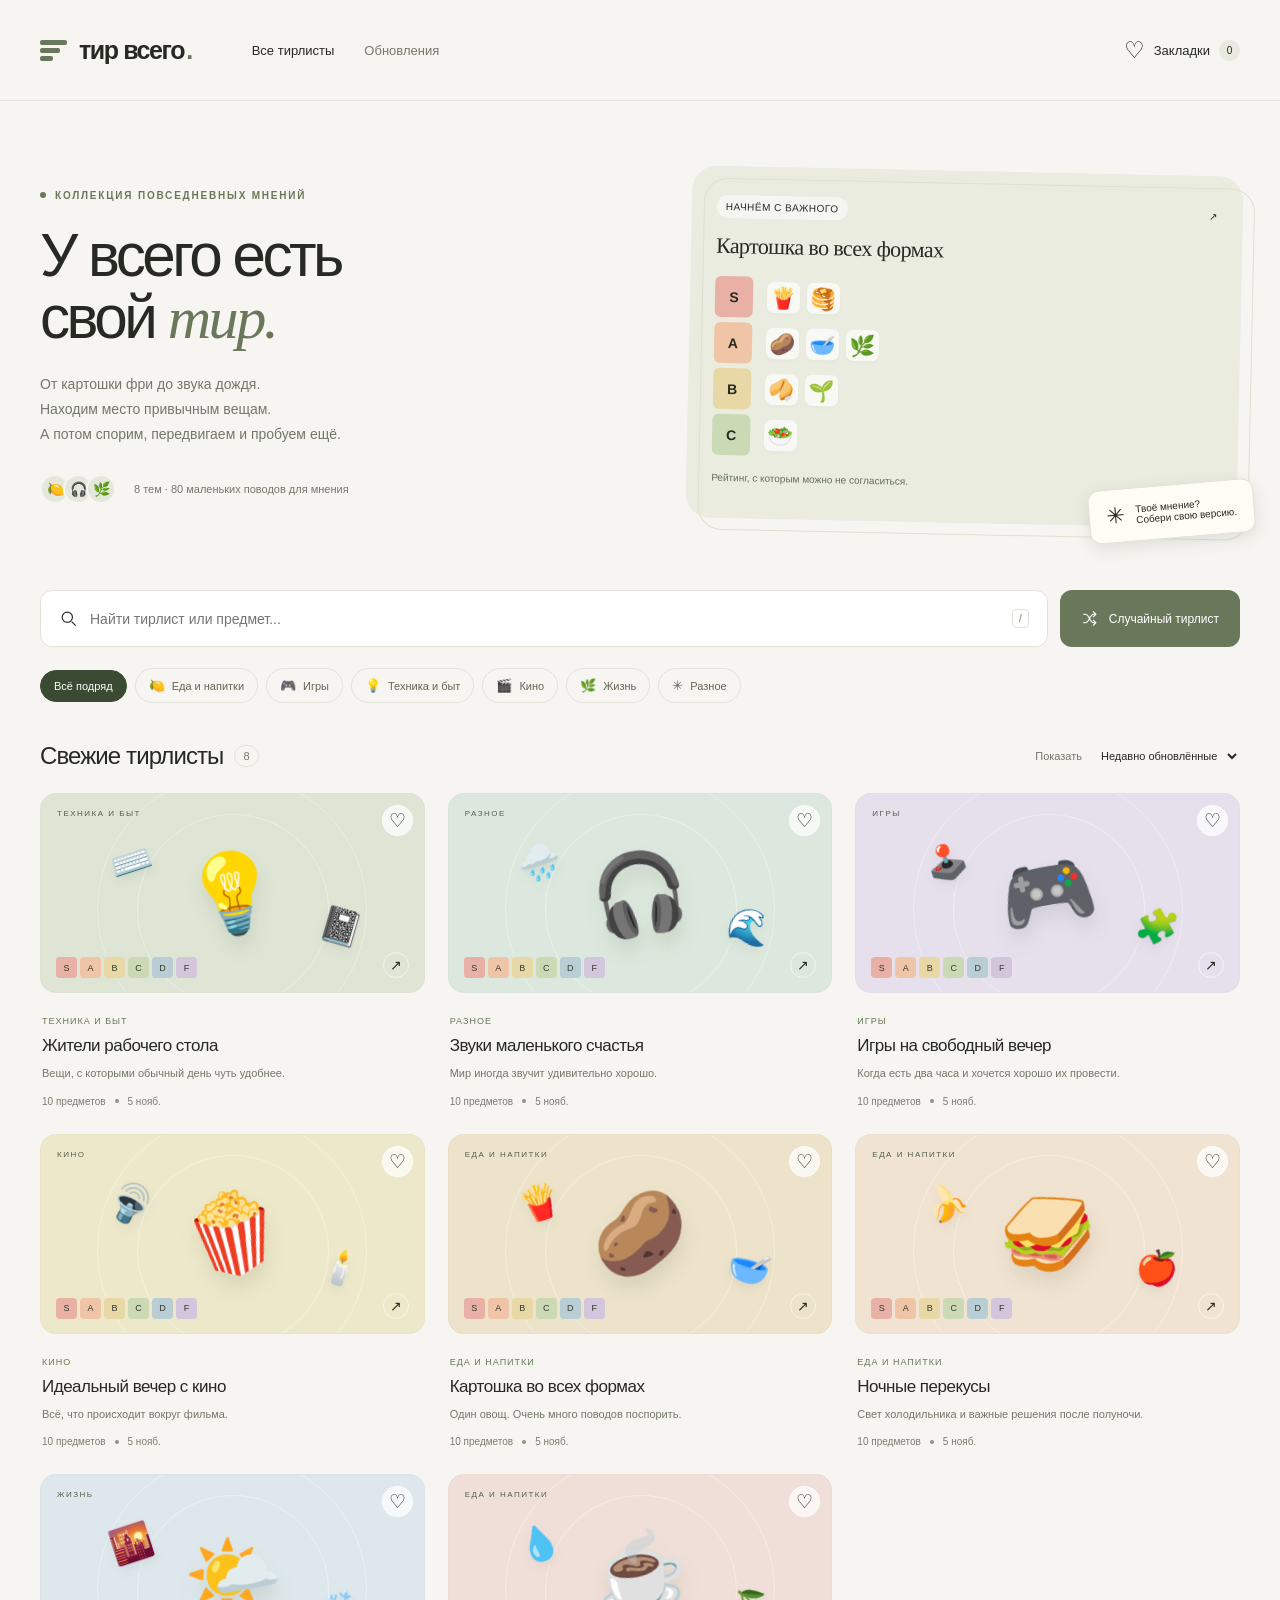
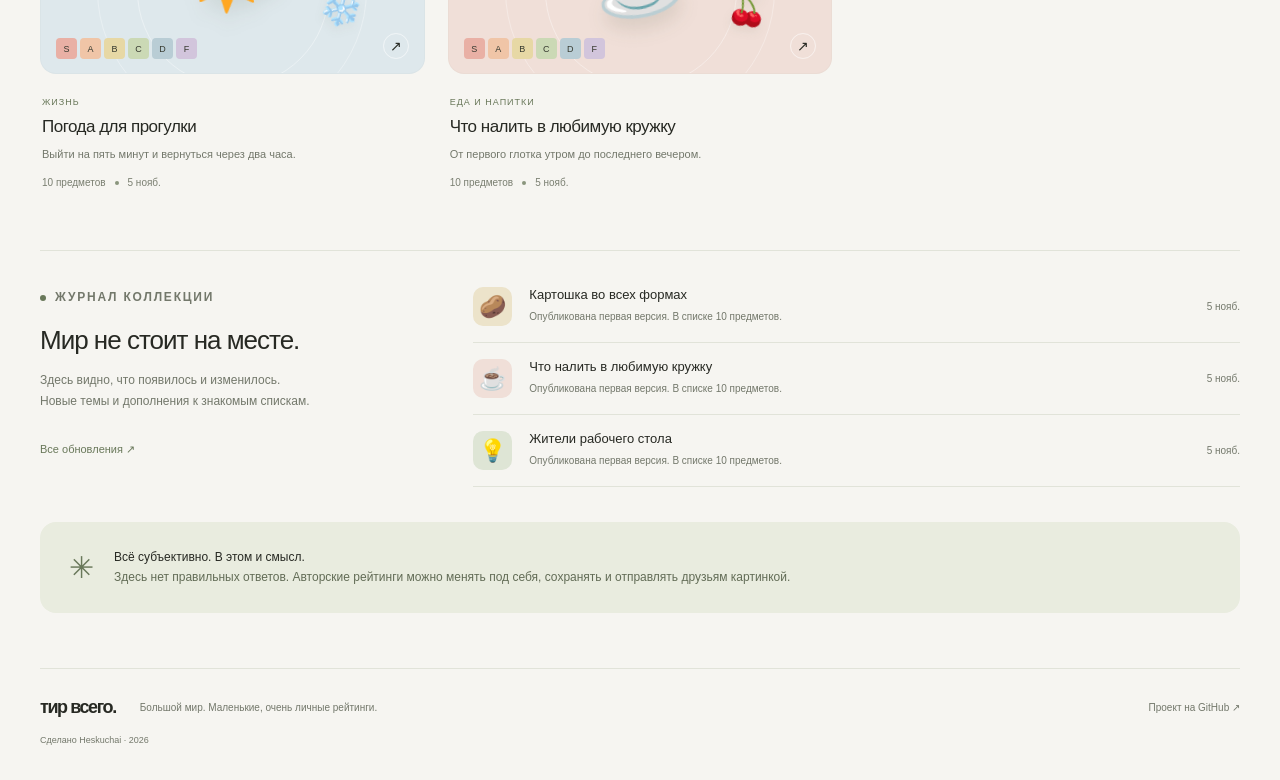
==== docs/index.html @ c47a0c96 "Launch Tier of Everything catalog and ranking editor" ====
<!doctype html>
<html lang="ru">
<head>
  <meta charset="UTF-8">
  <meta name="viewport" content="width=device-width,initial-scale=1">
  <meta name="theme-color" content="#f6f5f1">
  <meta name="description" content="Тир всего - маленькая энциклопедия больших и маленьких мнений. Находите рейтинги, собирайте свои версии и сохраняйте результат.">
  <title>Тир всего - у всего есть свой тир</title>
  <link rel="icon" type="image/svg+xml" href="favicon.svg?v=7a1eb0ec7f4f">
  <link rel="stylesheet" href="style.css?v=6cbda9d05674">
  <script defer src="content.js?v=b841c0528653"></script>
  <script defer src="core.js?v=6eb02e076ad4"></script>
  <script defer src="app.js?v=50210456ca85"></script>
</head>
<body>
  <a class="skip-link" href="#main">Перейти к содержимому</a>
  <header class="header"><div class="wrap header-inner">
    <a class="brand" href="#/" aria-label="Тир всего - главная"><span class="brand-icon" aria-hidden="true"><i></i><i></i><i></i></span>тир всего<span class="brand-period">.</span></a>
    <nav aria-label="Основная навигация"><a href="#/" data-nav="catalog">Все тирлисты</a><a href="#/updates" data-nav="updates">Обновления</a></nav>
    <a class="saved-link" href="#/saved" data-nav="saved"><span aria-hidden="true">♡</span><span>Закладки</span><b id="saved-count">0</b></a>
  </div></header>
  <main id="main" class="wrap" tabindex="-1"></main>
  <footer class="wrap footer"><a class="brand footer-brand" href="#/">тир всего.</a><p>Большой мир. Маленькие, очень личные рейтинги.</p><a href="https://github.com/Heskuchai/tier-of-everything" target="_blank" rel="noopener noreferrer">Проект на GitHub ↗</a><span>Сделано Heskuchai · 2026</span></footer>
  <dialog id="item-dialog" aria-labelledby="item-title"><button class="dialog-close icon-button" aria-label="Закрыть" data-close>×</button><div id="item-content"></div></dialog>
  <dialog id="reset-dialog" aria-labelledby="reset-title"><button class="dialog-close icon-button" aria-label="Закрыть" data-close>×</button><p class="eyebrow">ЧИСТЫЙ ЛИСТ</p><h2 id="reset-title">Вернуть авторскую версию?</h2><p>Твоя расстановка в этом тирлисте будет сброшена. Закладки останутся.</p><div class="dialog-actions"><button class="button secondary" data-close>Оставить мою</button><button class="button primary" id="confirm-reset">Вернуть</button></div></dialog>
  <div id="toast" class="toast" role="status" aria-live="polite"></div>
  <noscript><p class="wrap">Для поиска и редактора нужен JavaScript. Данные тирлистов доступны в репозитории проекта.</p></noscript>
</body>
</html>
---- docs/style.css ----
:root{--bg:#f6f5f1;--paper:#fff;--ink:#272923;--muted:#73786b;--line:#e1e3d9;--olive:#69785a;--dark:#3b4a32;--s:#e9b0a5;--a:#f0c5a7;--b:#e7d8a5;--c:#cbd9b5;--d:#b9cdd5;--f:#d2c5dc;--radius:18px;font-family:Arial,'Segoe UI',sans-serif;color:var(--ink);background:var(--bg);font-synthesis:none}
*{box-sizing:border-box}body{margin:0}button,input,select{font:inherit}button,a,input,select{-webkit-tap-highlight-color:transparent}button,a{touch-action:manipulation}a{color:inherit;text-decoration:none}button{color:inherit;cursor:pointer}button:disabled{cursor:wait;opacity:.6}button{border:0}img,svg{max-width:100%}button:focus-visible,a:focus-visible,input:focus-visible,select:focus-visible{outline:3px solid #869b6d;outline-offset:4px}button,input,select{border-radius:8px}[hidden]{display:none!important}.wrap{width:min(1216px,calc(100% - 80px));margin-inline:auto}.skip-link{position:fixed;top:-100px;left:20px;padding:14px;background:var(--dark);color:white;z-index:100}.skip-link:focus{top:12px}.header{border-bottom:1px solid var(--line)}.header-inner{min-height:100px;display:flex;align-items:center;gap:60px}.brand{font-weight:800;font-size:25px;letter-spacing:-1.4px;display:inline-flex;align-items:center;gap:12px;white-space:nowrap}.brand-period{margin-left:-10px;color:var(--olive)}.brand-icon{display:grid;gap:3px;width:27px}.brand-icon i{height:5px;background:var(--olive);border-radius:2px}.brand-icon i:nth-child(2){width:20px}.brand-icon i:nth-child(3){width:13px}.header nav{display:flex;gap:30px;font-size:13px}.header nav a{color:var(--muted);padding-block:12px}.header nav a.active{color:var(--ink)}.saved-link{margin-left:auto;display:flex;align-items:center;gap:9px;font-size:13px}.saved-link>span:first-child{font-size:23px}.saved-link b{font-size:10px;background:#e8eadf;border-radius:50%;width:21px;height:21px;display:grid;place-items:center;font-weight:400}.saved-link.active{color:var(--olive)}main{min-height:65vh}.hero{display:grid;grid-template-columns:1.05fr 1fr;gap:70px;align-items:center;padding:70px 0 58px}.eyebrow{font-size:10px;letter-spacing:1.8px;font-weight:600;text-transform:uppercase;color:var(--olive);margin:0 0 24px;display:flex;align-items:center;gap:9px}.dot{height:6px;width:6px;border-radius:50%;background:var(--olive);display:inline-block}.hero h1{font-size:clamp(44px,4.7vw,68px);line-height:1.03;letter-spacing:-3.5px;font-weight:500;margin:0 0 23px}.hero h1 em{font-family:Georgia,serif;font-weight:400;color:var(--olive);letter-spacing:-2.5px}.hero-text{font-size:14px;line-height:1.8;color:var(--muted);max-width:390px}.hero-bottom{display:flex;align-items:center;gap:18px;margin-top:27px;font-size:11px;color:var(--muted)}.tiny-stack{display:flex}.tiny-stack i{display:grid;place-items:center;width:30px;height:30px;border-radius:50%;border:2px solid var(--bg);background:#e4e8db;font-size:14px;font-style:normal;margin-left:-7px}.tiny-stack i:first-child{margin-left:0}.hero-art{position:relative;padding:29px 25px 35px;background:#e9ecdf;border-radius:24px;transform:rotate(1.2deg)}.hero-art:before{content:'';position:absolute;inset:12px -12px -12px 12px;border:1px solid #dce1d0;border-radius:24px;z-index:-1}.featured-head{display:flex;justify-content:space-between;align-items:center;font-size:10px;letter-spacing:.5px;margin-bottom:15px}.featured-head>span{background:#ffffff90;padding:6px 9px;border-radius:20px}.hero-art h2{font-family:Georgia,serif;font-size:22px;font-weight:400;letter-spacing:-.6px;margin:0 0 17px}.mini-board{display:grid;gap:5px}.mini-row{display:flex;align-items:center;gap:9px;min-height:38px}.rank{display:grid;place-items:center;flex-shrink:0;font-size:14px;font-weight:700;width:38px;align-self:stretch;border-radius:6px;background:var(--tier-color)}.mini-objects{display:flex;gap:7px;padding:5px}.mini-objects span{display:grid;place-items:center;border-radius:7px;width:33px;height:31px;background:#ffffffb5;font-size:21px;box-shadow:0 2px 4px #35432b06}.featured-foot{display:flex;justify-content:space-between;font-size:10px;margin-top:17px;color:#64705a}.featured-foot strong{font-weight:400}.hero-sticker{position:absolute;right:-18px;bottom:-11px;display:flex;align-items:center;gap:11px;border:1px solid var(--line);background:#fffcf5;padding:13px 17px;border-radius:12px;transform:rotate(-6deg);box-shadow:0 5px 16px #3d4a3420;font-size:10px}.hero-sticker b{font-size:22px;font-weight:400}.hero-art:hover{transform:rotate(0)}.hero-art{transition:transform .2s}.search-band{display:flex;gap:12px;margin-top:9px}.search-box{display:flex;align-items:center;gap:12px;background:#fff;border:1px solid var(--line);border-radius:12px;flex:1;padding:0 18px;min-height:57px;box-shadow:0 2px 6px #343d2903}.search-icon{width:19px;height:19px;flex-shrink:0}.search-box input{background:none;border:0;outline:none!important;width:100%;min-width:0;font-size:14px;color:var(--ink);padding:17px 0}.search-box:focus-within{border-color:var(--olive);box-shadow:0 0 0 3px #69785a18}.key-hint{font-size:10px;border:1px solid var(--line);padding:3px 6px;border-radius:4px;color:var(--muted)}.random-button{background:var(--olive);color:#fff;border-radius:12px;padding:0 21px;display:flex;align-items:center;gap:11px;font-size:12px;white-space:nowrap}.random-button:hover{background:var(--dark)}.random-button svg{width:17px;height:17px}.category-bar{display:flex;align-items:center;gap:8px;flex-wrap:wrap;margin:21px 0 39px}.category-chip{display:flex;align-items:center;gap:7px;border:1px solid var(--line);background:transparent;padding:9px 13px;border-radius:22px;font-size:11px;color:#626856;transition:background .15s}.category-chip span{font-size:13px}.category-chip:hover{background:#eaecdf}.category-chip.active{background:var(--dark);border-color:var(--dark);color:#fff}.section-head{display:flex;align-items:center;justify-content:space-between;gap:20px;margin-bottom:23px}.section-head h2{font-weight:500;font-size:24px;letter-spacing:-.9px;margin:0;display:flex;align-items:center;gap:11px}.count-label{color:var(--muted);font-size:11px;border:1px solid var(--line);border-radius:20px;padding:4px 8px;letter-spacing:0}.sort-label{display:flex;gap:9px;align-items:center;color:var(--muted);font-size:11px}.sort-label select{border:0;background:transparent;color:var(--ink);padding:6px;max-width:190px;font-size:11px}.catalog-grid{display:grid;grid-template-columns:repeat(3,minmax(0,1fr));gap:27px 23px}.card{position:relative;min-width:0}.card-link{display:block;border-radius:16px}.cover{height:200px;border-radius:16px;background:var(--cover);position:relative;overflow:hidden;display:grid;place-items:center;border:1px solid #28362305}.cover:after{content:'';position:absolute;width:190px;height:190px;border:1px solid #ffffff60;border-radius:50%;left:calc(50% - 95px);top:20px}.cover .cover-orbit{position:absolute;width:270px;height:270px;left:calc(50% - 135px);top:-20px;border:1px solid #ffffff50;border-radius:50%}.cover-emoji{font-size:78px;position:relative;z-index:1;filter:drop-shadow(0 12px 9px #3b40241c);transform:rotate(-10deg);transition:transform .25s}.cover-float{position:absolute;font-size:34px;z-index:1;filter:drop-shadow(0 5px 5px #3b402413)}.cover-float.one{left:18%;top:24%;transform:rotate(-18deg)}.cover-float.two{right:16%;bottom:23%;transform:rotate(16deg)}.cover-tier{position:absolute;left:15px;bottom:14px;display:flex;gap:3px;z-index:2}.cover-tier i{font-style:normal;font-size:9px;display:grid;place-items:center;background:var(--tier-color);width:21px;height:21px;border-radius:4px;color:#36392f}.cover-caption{position:absolute;left:16px;top:15px;font-size:8px;letter-spacing:1.5px;color:#545e4f;z-index:2;text-transform:uppercase}.cover-open{position:absolute;bottom:14px;right:15px;width:26px;height:26px;border:1px solid #ffffff90;border-radius:50%;display:grid;place-items:center;font-size:14px;z-index:1}.card:hover .cover-emoji{transform:rotate(0) translateY(-4px)}.card .bookmark{position:absolute;right:12px;top:12px;background:#ffffffb8;z-index:3}.bookmark{width:31px;height:31px;border:1px solid #ffffff66;border-radius:50%;display:grid;place-items:center;font-size:19px;transition:background .15s}.bookmark[aria-pressed=true]{background:var(--olive);color:white}.card-info{padding:17px 2px 0}.card-category{font-size:9px;letter-spacing:1px;text-transform:uppercase;color:var(--olive)}.card h3{font-size:17px;letter-spacing:-.5px;font-weight:500;margin:8px 0}.card-description{font-size:11px;color:var(--muted);line-height:1.7;margin:0 0 13px;min-height:18px}.card-meta{font-size:10px;display:flex;gap:9px;color:#7a7f71;align-items:center}.card-meta .updated-dot{width:4px;height:4px;background:#8a957d;border-radius:50%;display:inline-block}.sand{--cover:#ece3ca}.rose{--cover:#f0dfd8}.sage{--cover:#dee5d5}.sky{--cover:#dee8ec}.peach{--cover:#f1e3d2}.lavender{--cover:#e6e0ed}.butter{--cover:#ede8ca}.mint{--cover:#dce8dd}.empty-state{padding:65px 20px;border:1px dashed #cbd1c1;border-radius:16px;text-align:center;grid-column:1/-1}.empty-state>span{font-size:35px}.empty-state h3{font-size:20px;font-weight:500}.empty-state p{font-size:13px;color:var(--muted);line-height:1.7}.empty-state button{margin-top:10px}.daily{display:grid;grid-template-columns:.8fr 1.6fr;gap:50px;margin:62px 0 30px;border-top:1px solid var(--line);padding-top:36px}.daily h2{font-size:26px;font-weight:500;letter-spacing:-1px;margin:0 0 14px}.daily .eyebrow{margin-bottom:16px}.daily p{font-size:12px;color:var(--muted);line-height:1.8;max-width:280px}.daily-entry{display:flex;gap:17px;align-items:center;padding:16px 0;border-bottom:1px solid var(--line)}.daily-entry:first-child{padding-top:0}.daily-entry>span{width:39px;height:39px;background:var(--cover);display:grid;place-items:center;border-radius:10px;font-size:22px;flex-shrink:0}.daily-entry h3{font-size:13px;font-weight:500;margin:0 0 6px}.daily-entry p{font-size:10px;margin:0;max-width:none}.daily-entry time{font-size:10px;margin-left:auto;color:var(--muted);white-space:nowrap}.daily-more{font-size:11px;color:var(--olive);display:inline-block;margin-top:18px}.manifesto{margin:35px 0 55px;background:#e9ecdf;border-radius:16px;display:flex;align-items:center;gap:20px;padding:25px 29px}.manifesto>span{font-size:30px;color:var(--olive)}.manifesto p{font-size:12px;line-height:1.7;margin:0;color:#626c56}.manifesto strong{font-weight:500;color:var(--ink)}.footer{border-top:1px solid var(--line);padding-block:28px 35px;display:flex;align-items:center;gap:24px;flex-wrap:wrap;font-size:10px;color:var(--muted)}.footer-brand{font-size:18px;color:var(--ink)}.footer p{margin:0}.footer>a:nth-last-child(2){margin-left:auto}.footer>span{width:100%;font-size:9px;margin-top:-7px}.button{display:inline-flex;align-items:center;justify-content:center;gap:9px;min-height:42px;padding:11px 16px;border-radius:9px;font-size:12px;line-height:1.4}.primary{background:var(--olive);color:white}.primary:hover{background:var(--dark)}.secondary{background:transparent;border:1px solid #d4d9ca}.secondary:hover{background:#e9ecdf}.text-button{padding:9px;background:transparent;font-size:11px;color:var(--muted)}.text-button:hover{color:var(--ink)}.page-intro{padding:50px 0 28px}.page-intro h1{font-size:43px;letter-spacing:-1.8px;font-weight:500;margin:0 0 15px}.page-intro p{font-size:13px;line-height:1.8;color:var(--muted);max-width:590px}.page-intro .eyebrow{margin-bottom:16px}.back-link{display:inline-flex;font-size:11px;color:var(--muted);margin:32px 0 0}.detail-heading{display:grid;grid-template-columns:1fr auto;align-items:end;gap:25px;padding-top:30px;margin-bottom:25px}.detail-heading h1{font-size:42px;line-height:1.12;font-weight:500;letter-spacing:-1.8px;margin:12px 0 13px;max-width:740px}.detail-heading p{font-size:13px;color:var(--muted);line-height:1.8;margin:0}.detail-heading .detail-mark{width:110px;height:110px;display:grid;place-items:center;background:var(--cover);border-radius:22px;font-size:58px;transform:rotate(4deg)}.detail-meta{display:flex;align-items:center;gap:14px;font-size:10px;color:var(--muted);margin-top:16px;flex-wrap:wrap}.criteria{border-left:2px solid #b5bea8;padding:5px 15px;margin:25px 0 24px;color:#666e5b;font-size:12px;line-height:1.8}.criteria strong{font-weight:500;color:var(--ink)}.board-toolbar{display:flex;align-items:center;gap:10px;flex-wrap:wrap;padding-bottom:18px}.board-toolbar .right-actions{display:flex;align-items:center;gap:3px;margin-left:auto;flex-wrap:wrap}.version-label{font-size:10px;border-radius:20px;padding:7px 10px;background:#e7ebdd;color:#526348}.tier-board{display:grid;gap:6px;overflow:hidden}.tier-row{display:grid;grid-template-columns:70px 1fr;min-height:98px;border-radius:10px;border:1px solid var(--line);background:#fbfbf8;overflow:hidden;transition:border-color .15s,background .15s}.tier-row .rank{width:auto;border-radius:0;font-size:25px;display:flex;flex-direction:column;gap:4px}.tier-row .rank small{font-size:8px;font-weight:400;letter-spacing:.1px}.tier-drop{display:flex;flex-wrap:wrap;gap:8px;padding:10px;min-height:96px;align-items:center}.tier-row.drag-over{border-color:var(--olive);background:#e4ebda}.tier-item{display:flex;flex-direction:column;align-items:center;justify-content:center;gap:6px;width:99px;min-height:78px;background:white;border:1px solid #e6e8de;border-radius:9px;padding:7px 5px;transition:transform .15s,box-shadow .15s}.tier-item:hover{transform:translateY(-2px);box-shadow:0 4px 10px #2a342b0a}.tier-item[draggable=true]{cursor:grab}.tier-item.dragging{opacity:.35}.tier-item>span{font-size:29px;line-height:1.1}.tier-item>small{font-size:9px;line-height:1.35;max-width:88px;text-align:center}.empty-tier{font-size:11px;color:#a0a696;margin-left:8px}.board-help{display:flex;justify-content:space-between;gap:20px;font-size:10px;color:var(--muted);line-height:1.8;margin-top:15px}.board-help p{margin:0}.detail-bottom{display:grid;grid-template-columns:1fr 1fr;gap:55px;padding:40px 0;border-bottom:1px solid var(--line);margin-bottom:35px}.detail-bottom h2{font-size:17px;font-weight:500;margin:0 0 14px}.detail-bottom p,.detail-bottom li{font-size:12px;color:var(--muted);line-height:1.8}.detail-bottom ul{list-style:none;margin:0;padding:0}.history-entry{padding-bottom:12px}.history-entry time{font-size:10px;color:var(--olive);display:block}.related{padding-bottom:45px}.related .cover{height:150px}.related .cover-emoji{font-size:60px}.updates-page{max-width:850px;min-height:60vh;padding-bottom:55px}.date-group{padding:20px 0 10px}.date-group>h2{font-size:13px;color:var(--olive);font-weight:500;letter-spacing:.4px;margin-bottom:25px}.update-line{display:grid;grid-template-columns:44px 1fr auto;gap:16px;align-items:center;padding:18px 0;border-bottom:1px solid var(--line)}.update-line>span{font-size:24px;background:var(--cover);border-radius:10px;padding:8px}.update-line h3{font-size:15px;font-weight:500;margin:0 0 7px}.update-line p{font-size:11px;color:var(--muted);margin:0;line-height:1.7}.update-line>i{font-style:normal;font-size:18px;color:var(--olive)}dialog{background:var(--bg);color:var(--ink);border:1px solid var(--line);border-radius:20px;padding:35px;width:min(470px,calc(100% - 32px));max-height:85dvh;overflow:auto;box-shadow:0 25px 100px #27322030}dialog::backdrop{background:#242e2566;backdrop-filter:blur(3px)}dialog h2{font-size:26px;letter-spacing:-.8px;font-weight:500;margin:12px 0 15px;line-height:1.2}dialog p{font-size:13px;line-height:1.8;color:var(--muted)}.dialog-close{position:absolute;right:13px;top:13px}.icon-button{width:30px;height:30px;border-radius:50%;background:#e7eadd;font-size:21px;display:grid;place-items:center}.item-portrait{font-size:65px;width:105px;height:105px;border-radius:22px;background:var(--cover);display:grid;place-items:center;margin-bottom:20px}.dialog-tier{display:inline-flex;align-items:center;gap:8px;font-size:11px;padding:7px 11px;border-radius:7px;background:var(--tier-color)}.move-label{font-size:12px;display:flex;flex-direction:column;gap:10px;margin:24px 0 14px}.move-label select{border:1px solid var(--line);background:white;padding:12px}.dialog-actions{display:flex;gap:10px;justify-content:flex-end;margin-top:23px}.toast{position:fixed;bottom:25px;left:50%;transform:translate(-50%,15px);background:var(--dark);color:white;padding:13px 20px;border-radius:11px;font-size:12px;box-shadow:0 6px 30px #28352325;opacity:0;pointer-events:none;transition:opacity .2s,transform .2s;z-index:100;max-width:calc(100% - 32px);width:max-content;text-align:center;line-height:1.6}.toast.visible{opacity:1;transform:translate(-50%,0)}
@media(min-width:1500px){.wrap{width:min(1260px,calc(100% - 120px))}.hero{gap:130px}.cover{height:215px}}
@media(max-width:1000px){.wrap{width:calc(100% - 48px)}.hero{gap:35px;padding-top:50px}.hero h1{font-size:50px}.hero-art{padding:22px 18px}.hero-sticker{right:-8px}.cover{height:170px}.cover-emoji{font-size:64px}.cover-float{font-size:27px}.cover-float.one{left:12%}.cover-float.two{right:12%}.header-inner{gap:40px}.daily{gap:30px}.footer p{display:none}.detail-heading h1{font-size:36px}}
@media(max-width:720px){.wrap{width:calc(100% - 32px)}.header-inner{min-height:77px;gap:18px;flex-wrap:wrap}.brand{font-size:23px;gap:9px}.brand-icon{width:24px}.header nav{order:3;width:100%;gap:24px;padding-bottom:10px;margin-top:-9px;font-size:12px}.header nav a{padding:5px 0}.saved-link{font-size:12px}.saved-link>span:first-child{font-size:21px}.hero{grid-template-columns:1fr;gap:35px;padding:39px 0 41px}.hero h1{font-size:52px;letter-spacing:-2.7px;margin-bottom:18px}.hero .eyebrow{font-size:9px;margin-bottom:22px}.hero-text{font-size:13px;max-width:330px}.hero-bottom{margin-top:20px}.hero-art{width:calc(100% - 14px);max-width:450px;justify-self:center;padding:23px;transform:rotate(.8deg)}.hero-art:before{inset:8px -8px -8px 8px}.hero-art h2{font-size:23px}.hero-sticker{right:-3px;padding:11px 14px}.mini-row{min-height:31px}.mini-row .rank{font-size:12px;width:30px}.mini-objects{padding:2px;gap:5px}.mini-objects span{width:29px;height:27px;font-size:18px}.featured-foot{font-size:9px}.search-band{flex-wrap:wrap;gap:9px}.search-box{min-height:51px;flex-basis:100%;padding-inline:14px}.search-box input{font-size:13px;padding:15px 0}.random-button{min-height:39px;font-size:11px;padding:10px 14px}.category-bar{gap:7px;margin:17px 0 28px}.category-chip{font-size:10px;padding:8px 11px}.section-head{gap:10px;align-items:flex-start;margin-bottom:18px}.section-head h2{font-size:21px;letter-spacing:-.7px;gap:8px}.sort-label{font-size:10px;gap:3px}.sort-label>span{display:none}.sort-label select{max-width:145px;font-size:10px;padding:4px}.catalog-grid{grid-template-columns:repeat(2,minmax(0,1fr));gap:24px 13px}.cover{height:160px;border-radius:12px}.cover-emoji{font-size:59px}.cover-float{font-size:24px}.cover-float.one{left:9%;top:30%}.cover-float.two{right:8%;bottom:28%}.cover-caption{font-size:6px;letter-spacing:.7px;left:10px;top:13px;max-width:70%}.cover-tier{left:10px;bottom:10px;gap:2px}.cover-tier i{width:16px;height:16px;font-size:7px}.cover-open{width:22px;height:22px;right:10px;bottom:10px;font-size:12px}.card .bookmark{right:8px;top:8px;width:27px;height:27px;font-size:17px}.card-info{padding-top:13px}.card-category{font-size:7px;letter-spacing:.6px}.card h3{font-size:15px;line-height:1.3;letter-spacing:-.3px;margin:7px 0}.card-description{font-size:10px;line-height:1.65;margin-bottom:9px}.card-meta{font-size:8px;gap:5px;flex-wrap:wrap}.daily{grid-template-columns:1fr;gap:12px;margin-top:39px;padding-top:28px}.daily p{max-width:none}.daily h2{font-size:25px}.daily-entry time{font-size:9px}.manifesto{padding:19px;gap:14px;margin:28px 0 34px}.manifesto p{font-size:11px}.footer{gap:16px;padding-block:24px;font-size:9px}.footer-brand{font-size:17px}.footer>span{margin-top:0}.page-intro{padding-top:35px}.page-intro h1{font-size:36px}.page-intro p{font-size:12px}.detail-heading{grid-template-columns:1fr auto;gap:15px;padding-top:24px}.detail-heading h1{font-size:30px;letter-spacing:-1px;margin-top:10px}.detail-heading p{font-size:12px}.detail-heading .detail-mark{width:65px;height:65px;border-radius:15px;font-size:36px;align-self:start;margin-top:24px}.detail-meta{font-size:9px;gap:10px}.criteria{font-size:11px;margin:20px 0}.board-toolbar .right-actions{margin-left:0;width:100%;gap:2px}.board-toolbar{gap:8px}.button{font-size:11px;padding:10px 12px;min-height:40px}.text-button{font-size:10px}.tier-row{grid-template-columns:44px 1fr;min-height:83px}.tier-row .rank{font-size:20px}.tier-row .rank small{font-size:6px}.tier-drop{gap:5px;padding:6px;min-height:81px}.tier-item{width:73px;min-height:68px;padding:6px 3px}.tier-item>span{font-size:24px}.tier-item>small{font-size:8px;max-width:65px}.empty-tier{font-size:9px}.board-help{flex-direction:column;gap:4px;font-size:9px}.detail-bottom{grid-template-columns:1fr;gap:20px;padding:28px 0}.related .catalog-grid{grid-template-columns:repeat(2,minmax(0,1fr))}.related .card:nth-child(3){display:none}.related .cover{height:135px}.related .cover-emoji{font-size:51px}.update-line{grid-template-columns:36px 1fr auto;gap:12px}.update-line>span{font-size:20px;padding:7px}.update-line h3{font-size:14px}.update-line p{font-size:10px}.empty-state{padding:40px 15px}.empty-state p{font-size:12px}dialog{padding:30px 24px}.key-hint{display:none}}
@media(max-width:720px){.hero-art{display:none}.hero{gap:0;padding-bottom:25px}}
@media(max-width:370px){.cover{height:145px}.hero h1{font-size:46px}.cover-float{font-size:21px}.cover-emoji{font-size:53px}.tier-item{width:68px}.detail-heading h1{font-size:27px}}
@media(prefers-reduced-motion:reduce){*,*:before,*:after{animation:none!important;transition:none!important;scroll-behavior:auto!important}}
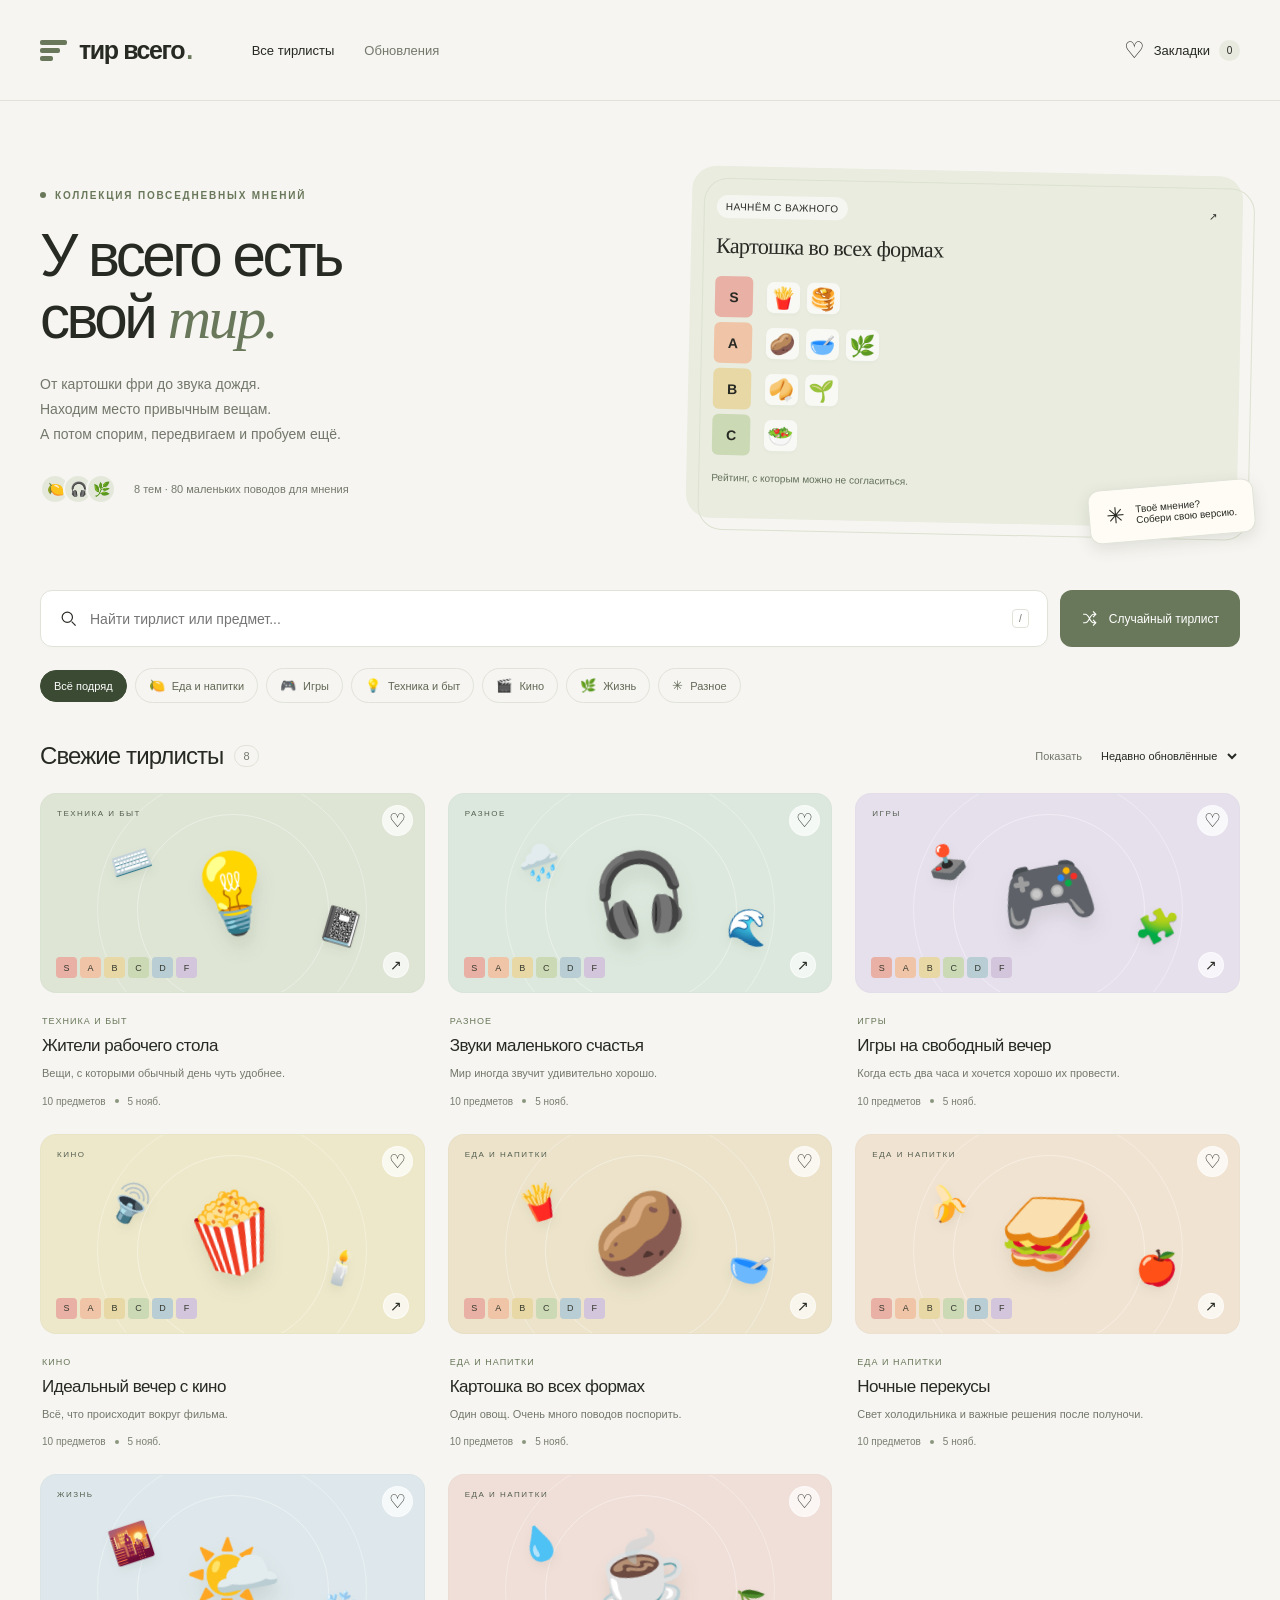
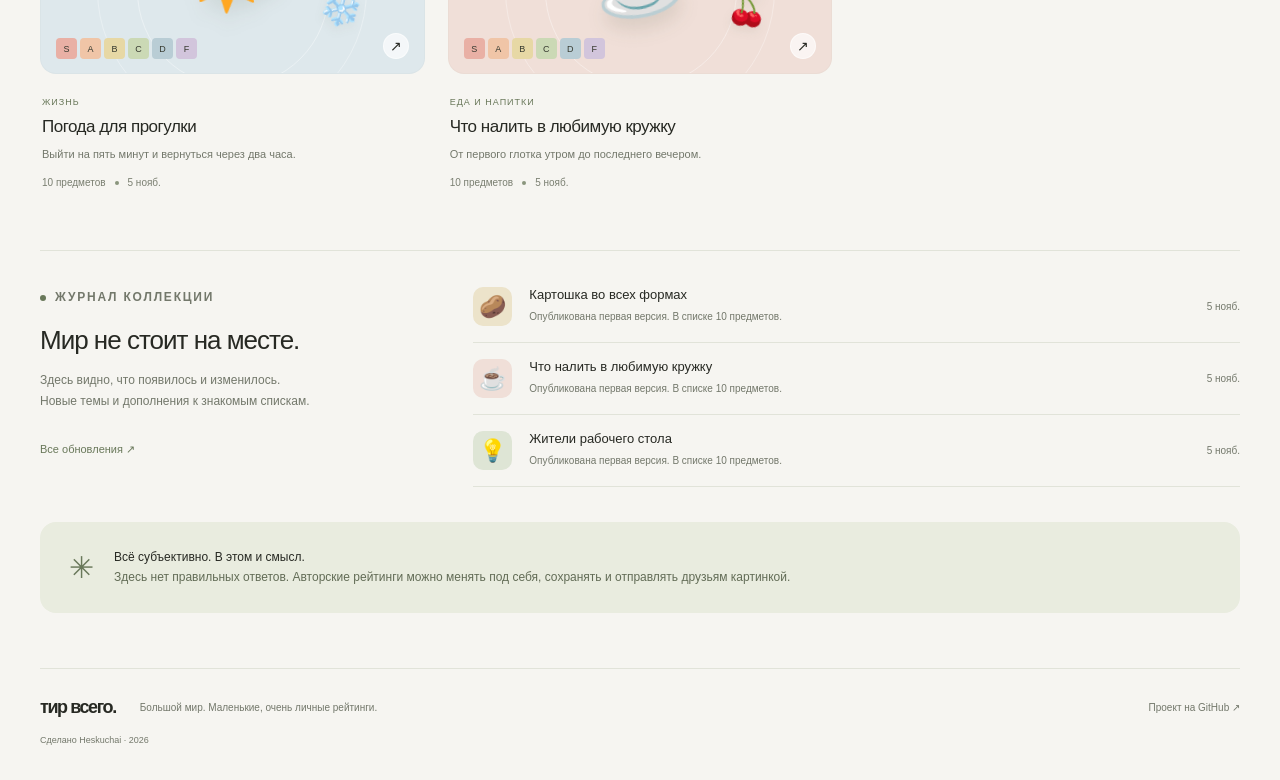
==== commit 6c8e4ce5: "Add visual author panel, image uploads and GitHub publishing" ====
--- a/docs/index.html
+++ b/docs/index.html
@@ -7,10 +7,10 @@
   <meta name="description" content="Тир всего - маленькая энциклопедия больших и маленьких мнений. Находите рейтинги, собирайте свои версии и сохраняйте результат.">
   <title>Тир всего - у всего есть свой тир</title>
   <link rel="icon" type="image/svg+xml" href="favicon.svg?v=7a1eb0ec7f4f">
-  <link rel="stylesheet" href="style.css?v=6cbda9d05674">
+  <link rel="stylesheet" href="style.css?v=c38e03401dac">
   <script defer src="content.js?v=b841c0528653"></script>
   <script defer src="core.js?v=6eb02e076ad4"></script>
-  <script defer src="app.js?v=50210456ca85"></script>
+  <script defer src="app.js?v=c8950e6f2155"></script>
 </head>
 <body>
   <a class="skip-link" href="#main">Перейти к содержимому</a>
--- a/docs/style.css
+++ b/docs/style.css
@@ -1,5 +1,6 @@
 :root{--bg:#f6f5f1;--paper:#fff;--ink:#272923;--muted:#73786b;--line:#e1e3d9;--olive:#69785a;--dark:#3b4a32;--s:#e9b0a5;--a:#f0c5a7;--b:#e7d8a5;--c:#cbd9b5;--d:#b9cdd5;--f:#d2c5dc;--radius:18px;font-family:Arial,'Segoe UI',sans-serif;color:var(--ink);background:var(--bg);font-synthesis:none}
 *{box-sizing:border-box}body{margin:0}button,input,select{font:inherit}button,a,input,select{-webkit-tap-highlight-color:transparent}button,a{touch-action:manipulation}a{color:inherit;text-decoration:none}button{color:inherit;cursor:pointer}button:disabled{cursor:wait;opacity:.6}button{border:0}img,svg{max-width:100%}button:focus-visible,a:focus-visible,input:focus-visible,select:focus-visible{outline:3px solid #869b6d;outline-offset:4px}button,input,select{border-radius:8px}[hidden]{display:none!important}.wrap{width:min(1216px,calc(100% - 80px));margin-inline:auto}.skip-link{position:fixed;top:-100px;left:20px;padding:14px;background:var(--dark);color:white;z-index:100}.skip-link:focus{top:12px}.header{border-bottom:1px solid var(--line)}.header-inner{min-height:100px;display:flex;align-items:center;gap:60px}.brand{font-weight:800;font-size:25px;letter-spacing:-1.4px;display:inline-flex;align-items:center;gap:12px;white-space:nowrap}.brand-period{margin-left:-10px;color:var(--olive)}.brand-icon{display:grid;gap:3px;width:27px}.brand-icon i{height:5px;background:var(--olive);border-radius:2px}.brand-icon i:nth-child(2){width:20px}.brand-icon i:nth-child(3){width:13px}.header nav{display:flex;gap:30px;font-size:13px}.header nav a{color:var(--muted);padding-block:12px}.header nav a.active{color:var(--ink)}.saved-link{margin-left:auto;display:flex;align-items:center;gap:9px;font-size:13px}.saved-link>span:first-child{font-size:23px}.saved-link b{font-size:10px;background:#e8eadf;border-radius:50%;width:21px;height:21px;display:grid;place-items:center;font-weight:400}.saved-link.active{color:var(--olive)}main{min-height:65vh}.hero{display:grid;grid-template-columns:1.05fr 1fr;gap:70px;align-items:center;padding:70px 0 58px}.eyebrow{font-size:10px;letter-spacing:1.8px;font-weight:600;text-transform:uppercase;color:var(--olive);margin:0 0 24px;display:flex;align-items:center;gap:9px}.dot{height:6px;width:6px;border-radius:50%;background:var(--olive);display:inline-block}.hero h1{font-size:clamp(44px,4.7vw,68px);line-height:1.03;letter-spacing:-3.5px;font-weight:500;margin:0 0 23px}.hero h1 em{font-family:Georgia,serif;font-weight:400;color:var(--olive);letter-spacing:-2.5px}.hero-text{font-size:14px;line-height:1.8;color:var(--muted);max-width:390px}.hero-bottom{display:flex;align-items:center;gap:18px;margin-top:27px;font-size:11px;color:var(--muted)}.tiny-stack{display:flex}.tiny-stack i{display:grid;place-items:center;width:30px;height:30px;border-radius:50%;border:2px solid var(--bg);background:#e4e8db;font-size:14px;font-style:normal;margin-left:-7px}.tiny-stack i:first-child{margin-left:0}.hero-art{position:relative;padding:29px 25px 35px;background:#e9ecdf;border-radius:24px;transform:rotate(1.2deg)}.hero-art:before{content:'';position:absolute;inset:12px -12px -12px 12px;border:1px solid #dce1d0;border-radius:24px;z-index:-1}.featured-head{display:flex;justify-content:space-between;align-items:center;font-size:10px;letter-spacing:.5px;margin-bottom:15px}.featured-head>span{background:#ffffff90;padding:6px 9px;border-radius:20px}.hero-art h2{font-family:Georgia,serif;font-size:22px;font-weight:400;letter-spacing:-.6px;margin:0 0 17px}.mini-board{display:grid;gap:5px}.mini-row{display:flex;align-items:center;gap:9px;min-height:38px}.rank{display:grid;place-items:center;flex-shrink:0;font-size:14px;font-weight:700;width:38px;align-self:stretch;border-radius:6px;background:var(--tier-color)}.mini-objects{display:flex;gap:7px;padding:5px}.mini-objects span{display:grid;place-items:center;border-radius:7px;width:33px;height:31px;background:#ffffffb5;font-size:21px;box-shadow:0 2px 4px #35432b06}.featured-foot{display:flex;justify-content:space-between;font-size:10px;margin-top:17px;color:#64705a}.featured-foot strong{font-weight:400}.hero-sticker{position:absolute;right:-18px;bottom:-11px;display:flex;align-items:center;gap:11px;border:1px solid var(--line);background:#fffcf5;padding:13px 17px;border-radius:12px;transform:rotate(-6deg);box-shadow:0 5px 16px #3d4a3420;font-size:10px}.hero-sticker b{font-size:22px;font-weight:400}.hero-art:hover{transform:rotate(0)}.hero-art{transition:transform .2s}.search-band{display:flex;gap:12px;margin-top:9px}.search-box{display:flex;align-items:center;gap:12px;background:#fff;border:1px solid var(--line);border-radius:12px;flex:1;padding:0 18px;min-height:57px;box-shadow:0 2px 6px #343d2903}.search-icon{width:19px;height:19px;flex-shrink:0}.search-box input{background:none;border:0;outline:none!important;width:100%;min-width:0;font-size:14px;color:var(--ink);padding:17px 0}.search-box:focus-within{border-color:var(--olive);box-shadow:0 0 0 3px #69785a18}.key-hint{font-size:10px;border:1px solid var(--line);padding:3px 6px;border-radius:4px;color:var(--muted)}.random-button{background:var(--olive);color:#fff;border-radius:12px;padding:0 21px;display:flex;align-items:center;gap:11px;font-size:12px;white-space:nowrap}.random-button:hover{background:var(--dark)}.random-button svg{width:17px;height:17px}.category-bar{display:flex;align-items:center;gap:8px;flex-wrap:wrap;margin:21px 0 39px}.category-chip{display:flex;align-items:center;gap:7px;border:1px solid var(--line);background:transparent;padding:9px 13px;border-radius:22px;font-size:11px;color:#626856;transition:background .15s}.category-chip span{font-size:13px}.category-chip:hover{background:#eaecdf}.category-chip.active{background:var(--dark);border-color:var(--dark);color:#fff}.section-head{display:flex;align-items:center;justify-content:space-between;gap:20px;margin-bottom:23px}.section-head h2{font-weight:500;font-size:24px;letter-spacing:-.9px;margin:0;display:flex;align-items:center;gap:11px}.count-label{color:var(--muted);font-size:11px;border:1px solid var(--line);border-radius:20px;padding:4px 8px;letter-spacing:0}.sort-label{display:flex;gap:9px;align-items:center;color:var(--muted);font-size:11px}.sort-label select{border:0;background:transparent;color:var(--ink);padding:6px;max-width:190px;font-size:11px}.catalog-grid{display:grid;grid-template-columns:repeat(3,minmax(0,1fr));gap:27px 23px}.card{position:relative;min-width:0}.card-link{display:block;border-radius:16px}.cover{height:200px;border-radius:16px;background:var(--cover);position:relative;overflow:hidden;display:grid;place-items:center;border:1px solid #28362305}.cover:after{content:'';position:absolute;width:190px;height:190px;border:1px solid #ffffff60;border-radius:50%;left:calc(50% - 95px);top:20px}.cover .cover-orbit{position:absolute;width:270px;height:270px;left:calc(50% - 135px);top:-20px;border:1px solid #ffffff50;border-radius:50%}.cover-emoji{font-size:78px;position:relative;z-index:1;filter:drop-shadow(0 12px 9px #3b40241c);transform:rotate(-10deg);transition:transform .25s}.cover-float{position:absolute;font-size:34px;z-index:1;filter:drop-shadow(0 5px 5px #3b402413)}.cover-float.one{left:18%;top:24%;transform:rotate(-18deg)}.cover-float.two{right:16%;bottom:23%;transform:rotate(16deg)}.cover-tier{position:absolute;left:15px;bottom:14px;display:flex;gap:3px;z-index:2}.cover-tier i{font-style:normal;font-size:9px;display:grid;place-items:center;background:var(--tier-color);width:21px;height:21px;border-radius:4px;color:#36392f}.cover-caption{position:absolute;left:16px;top:15px;font-size:8px;letter-spacing:1.5px;color:#545e4f;z-index:2;text-transform:uppercase}.cover-open{position:absolute;bottom:14px;right:15px;width:26px;height:26px;border:1px solid #ffffff90;border-radius:50%;display:grid;place-items:center;font-size:14px;z-index:1}.card:hover .cover-emoji{transform:rotate(0) translateY(-4px)}.card .bookmark{position:absolute;right:12px;top:12px;background:#ffffffb8;z-index:3}.bookmark{width:31px;height:31px;border:1px solid #ffffff66;border-radius:50%;display:grid;place-items:center;font-size:19px;transition:background .15s}.bookmark[aria-pressed=true]{background:var(--olive);color:white}.card-info{padding:17px 2px 0}.card-category{font-size:9px;letter-spacing:1px;text-transform:uppercase;color:var(--olive)}.card h3{font-size:17px;letter-spacing:-.5px;font-weight:500;margin:8px 0}.card-description{font-size:11px;color:var(--muted);line-height:1.7;margin:0 0 13px;min-height:18px}.card-meta{font-size:10px;display:flex;gap:9px;color:#7a7f71;align-items:center}.card-meta .updated-dot{width:4px;height:4px;background:#8a957d;border-radius:50%;display:inline-block}.sand{--cover:#ece3ca}.rose{--cover:#f0dfd8}.sage{--cover:#dee5d5}.sky{--cover:#dee8ec}.peach{--cover:#f1e3d2}.lavender{--cover:#e6e0ed}.butter{--cover:#ede8ca}.mint{--cover:#dce8dd}.empty-state{padding:65px 20px;border:1px dashed #cbd1c1;border-radius:16px;text-align:center;grid-column:1/-1}.empty-state>span{font-size:35px}.empty-state h3{font-size:20px;font-weight:500}.empty-state p{font-size:13px;color:var(--muted);line-height:1.7}.empty-state button{margin-top:10px}.daily{display:grid;grid-template-columns:.8fr 1.6fr;gap:50px;margin:62px 0 30px;border-top:1px solid var(--line);padding-top:36px}.daily h2{font-size:26px;font-weight:500;letter-spacing:-1px;margin:0 0 14px}.daily .eyebrow{margin-bottom:16px}.daily p{font-size:12px;color:var(--muted);line-height:1.8;max-width:280px}.daily-entry{display:flex;gap:17px;align-items:center;padding:16px 0;border-bottom:1px solid var(--line)}.daily-entry:first-child{padding-top:0}.daily-entry>span{width:39px;height:39px;background:var(--cover);display:grid;place-items:center;border-radius:10px;font-size:22px;flex-shrink:0}.daily-entry h3{font-size:13px;font-weight:500;margin:0 0 6px}.daily-entry p{font-size:10px;margin:0;max-width:none}.daily-entry time{font-size:10px;margin-left:auto;color:var(--muted);white-space:nowrap}.daily-more{font-size:11px;color:var(--olive);display:inline-block;margin-top:18px}.manifesto{margin:35px 0 55px;background:#e9ecdf;border-radius:16px;display:flex;align-items:center;gap:20px;padding:25px 29px}.manifesto>span{font-size:30px;color:var(--olive)}.manifesto p{font-size:12px;line-height:1.7;margin:0;color:#626c56}.manifesto strong{font-weight:500;color:var(--ink)}.footer{border-top:1px solid var(--line);padding-block:28px 35px;display:flex;align-items:center;gap:24px;flex-wrap:wrap;font-size:10px;color:var(--muted)}.footer-brand{font-size:18px;color:var(--ink)}.footer p{margin:0}.footer>a:nth-last-child(2){margin-left:auto}.footer>span{width:100%;font-size:9px;margin-top:-7px}.button{display:inline-flex;align-items:center;justify-content:center;gap:9px;min-height:42px;padding:11px 16px;border-radius:9px;font-size:12px;line-height:1.4}.primary{background:var(--olive);color:white}.primary:hover{background:var(--dark)}.secondary{background:transparent;border:1px solid #d4d9ca}.secondary:hover{background:#e9ecdf}.text-button{padding:9px;background:transparent;font-size:11px;color:var(--muted)}.text-button:hover{color:var(--ink)}.page-intro{padding:50px 0 28px}.page-intro h1{font-size:43px;letter-spacing:-1.8px;font-weight:500;margin:0 0 15px}.page-intro p{font-size:13px;line-height:1.8;color:var(--muted);max-width:590px}.page-intro .eyebrow{margin-bottom:16px}.back-link{display:inline-flex;font-size:11px;color:var(--muted);margin:32px 0 0}.detail-heading{display:grid;grid-template-columns:1fr auto;align-items:end;gap:25px;padding-top:30px;margin-bottom:25px}.detail-heading h1{font-size:42px;line-height:1.12;font-weight:500;letter-spacing:-1.8px;margin:12px 0 13px;max-width:740px}.detail-heading p{font-size:13px;color:var(--muted);line-height:1.8;margin:0}.detail-heading .detail-mark{width:110px;height:110px;display:grid;place-items:center;background:var(--cover);border-radius:22px;font-size:58px;transform:rotate(4deg)}.detail-meta{display:flex;align-items:center;gap:14px;font-size:10px;color:var(--muted);margin-top:16px;flex-wrap:wrap}.criteria{border-left:2px solid #b5bea8;padding:5px 15px;margin:25px 0 24px;color:#666e5b;font-size:12px;line-height:1.8}.criteria strong{font-weight:500;color:var(--ink)}.board-toolbar{display:flex;align-items:center;gap:10px;flex-wrap:wrap;padding-bottom:18px}.board-toolbar .right-actions{display:flex;align-items:center;gap:3px;margin-left:auto;flex-wrap:wrap}.version-label{font-size:10px;border-radius:20px;padding:7px 10px;background:#e7ebdd;color:#526348}.tier-board{display:grid;gap:6px;overflow:hidden}.tier-row{display:grid;grid-template-columns:70px 1fr;min-height:98px;border-radius:10px;border:1px solid var(--line);background:#fbfbf8;overflow:hidden;transition:border-color .15s,background .15s}.tier-row .rank{width:auto;border-radius:0;font-size:25px;display:flex;flex-direction:column;gap:4px}.tier-row .rank small{font-size:8px;font-weight:400;letter-spacing:.1px}.tier-drop{display:flex;flex-wrap:wrap;gap:8px;padding:10px;min-height:96px;align-items:center}.tier-row.drag-over{border-color:var(--olive);background:#e4ebda}.tier-item{display:flex;flex-direction:column;align-items:center;justify-content:center;gap:6px;width:99px;min-height:78px;background:white;border:1px solid #e6e8de;border-radius:9px;padding:7px 5px;transition:transform .15s,box-shadow .15s}.tier-item:hover{transform:translateY(-2px);box-shadow:0 4px 10px #2a342b0a}.tier-item[draggable=true]{cursor:grab}.tier-item.dragging{opacity:.35}.tier-item>span{font-size:29px;line-height:1.1}.tier-item>small{font-size:9px;line-height:1.35;max-width:88px;text-align:center}.empty-tier{font-size:11px;color:#a0a696;margin-left:8px}.board-help{display:flex;justify-content:space-between;gap:20px;font-size:10px;color:var(--muted);line-height:1.8;margin-top:15px}.board-help p{margin:0}.detail-bottom{display:grid;grid-template-columns:1fr 1fr;gap:55px;padding:40px 0;border-bottom:1px solid var(--line);margin-bottom:35px}.detail-bottom h2{font-size:17px;font-weight:500;margin:0 0 14px}.detail-bottom p,.detail-bottom li{font-size:12px;color:var(--muted);line-height:1.8}.detail-bottom ul{list-style:none;margin:0;padding:0}.history-entry{padding-bottom:12px}.history-entry time{font-size:10px;color:var(--olive);display:block}.related{padding-bottom:45px}.related .cover{height:150px}.related .cover-emoji{font-size:60px}.updates-page{max-width:850px;min-height:60vh;padding-bottom:55px}.date-group{padding:20px 0 10px}.date-group>h2{font-size:13px;color:var(--olive);font-weight:500;letter-spacing:.4px;margin-bottom:25px}.update-line{display:grid;grid-template-columns:44px 1fr auto;gap:16px;align-items:center;padding:18px 0;border-bottom:1px solid var(--line)}.update-line>span{font-size:24px;background:var(--cover);border-radius:10px;padding:8px}.update-line h3{font-size:15px;font-weight:500;margin:0 0 7px}.update-line p{font-size:11px;color:var(--muted);margin:0;line-height:1.7}.update-line>i{font-style:normal;font-size:18px;color:var(--olive)}dialog{background:var(--bg);color:var(--ink);border:1px solid var(--line);border-radius:20px;padding:35px;width:min(470px,calc(100% - 32px));max-height:85dvh;overflow:auto;box-shadow:0 25px 100px #27322030}dialog::backdrop{background:#242e2566;backdrop-filter:blur(3px)}dialog h2{font-size:26px;letter-spacing:-.8px;font-weight:500;margin:12px 0 15px;line-height:1.2}dialog p{font-size:13px;line-height:1.8;color:var(--muted)}.dialog-close{position:absolute;right:13px;top:13px}.icon-button{width:30px;height:30px;border-radius:50%;background:#e7eadd;font-size:21px;display:grid;place-items:center}.item-portrait{font-size:65px;width:105px;height:105px;border-radius:22px;background:var(--cover);display:grid;place-items:center;margin-bottom:20px}.dialog-tier{display:inline-flex;align-items:center;gap:8px;font-size:11px;padding:7px 11px;border-radius:7px;background:var(--tier-color)}.move-label{font-size:12px;display:flex;flex-direction:column;gap:10px;margin:24px 0 14px}.move-label select{border:1px solid var(--line);background:white;padding:12px}.dialog-actions{display:flex;gap:10px;justify-content:flex-end;margin-top:23px}.toast{position:fixed;bottom:25px;left:50%;transform:translate(-50%,15px);background:var(--dark);color:white;padding:13px 20px;border-radius:11px;font-size:12px;box-shadow:0 6px 30px #28352325;opacity:0;pointer-events:none;transition:opacity .2s,transform .2s;z-index:100;max-width:calc(100% - 32px);width:max-content;text-align:center;line-height:1.6}.toast.visible{opacity:1;transform:translate(-50%,0)}
+.cover-photo{position:absolute;inset:0;width:100%;height:100%;object-fit:cover}.cover.has-photo:after,.cover.has-photo .cover-orbit{display:none}.cover.has-photo .cover-caption{background:#ffffffdd;padding:5px 8px;border-radius:5px}.tier-item>span.item-visual{width:100%;height:36px;display:grid;place-items:center}.item-visual img{width:100%;height:36px;object-fit:contain}.mini-objects img{width:100%;height:100%;object-fit:contain}.detail-mark img,.item-portrait img{width:100%;height:100%;object-fit:contain;border-radius:inherit}.item-portrait{overflow:hidden}.cover-open{background:#ffffffa8}.detail-mark{overflow:hidden}main:focus{outline:none}
 @media(min-width:1500px){.wrap{width:min(1260px,calc(100% - 120px))}.hero{gap:130px}.cover{height:215px}}
 @media(max-width:1000px){.wrap{width:calc(100% - 48px)}.hero{gap:35px;padding-top:50px}.hero h1{font-size:50px}.hero-art{padding:22px 18px}.hero-sticker{right:-8px}.cover{height:170px}.cover-emoji{font-size:64px}.cover-float{font-size:27px}.cover-float.one{left:12%}.cover-float.two{right:12%}.header-inner{gap:40px}.daily{gap:30px}.footer p{display:none}.detail-heading h1{font-size:36px}}
 @media(max-width:720px){.wrap{width:calc(100% - 32px)}.header-inner{min-height:77px;gap:18px;flex-wrap:wrap}.brand{font-size:23px;gap:9px}.brand-icon{width:24px}.header nav{order:3;width:100%;gap:24px;padding-bottom:10px;margin-top:-9px;font-size:12px}.header nav a{padding:5px 0}.saved-link{font-size:12px}.saved-link>span:first-child{font-size:21px}.hero{grid-template-columns:1fr;gap:35px;padding:39px 0 41px}.hero h1{font-size:52px;letter-spacing:-2.7px;margin-bottom:18px}.hero .eyebrow{font-size:9px;margin-bottom:22px}.hero-text{font-size:13px;max-width:330px}.hero-bottom{margin-top:20px}.hero-art{width:calc(100% - 14px);max-width:450px;justify-self:center;padding:23px;transform:rotate(.8deg)}.hero-art:before{inset:8px -8px -8px 8px}.hero-art h2{font-size:23px}.hero-sticker{right:-3px;padding:11px 14px}.mini-row{min-height:31px}.mini-row .rank{font-size:12px;width:30px}.mini-objects{padding:2px;gap:5px}.mini-objects span{width:29px;height:27px;font-size:18px}.featured-foot{font-size:9px}.search-band{flex-wrap:wrap;gap:9px}.search-box{min-height:51px;flex-basis:100%;padding-inline:14px}.search-box input{font-size:13px;padding:15px 0}.random-button{min-height:39px;font-size:11px;padding:10px 14px}.category-bar{gap:7px;margin:17px 0 28px}.category-chip{font-size:10px;padding:8px 11px}.section-head{gap:10px;align-items:flex-start;margin-bottom:18px}.section-head h2{font-size:21px;letter-spacing:-.7px;gap:8px}.sort-label{font-size:10px;gap:3px}.sort-label>span{display:none}.sort-label select{max-width:145px;font-size:10px;padding:4px}.catalog-grid{grid-template-columns:repeat(2,minmax(0,1fr));gap:24px 13px}.cover{height:160px;border-radius:12px}.cover-emoji{font-size:59px}.cover-float{font-size:24px}.cover-float.one{left:9%;top:30%}.cover-float.two{right:8%;bottom:28%}.cover-caption{font-size:6px;letter-spacing:.7px;left:10px;top:13px;max-width:70%}.cover-tier{left:10px;bottom:10px;gap:2px}.cover-tier i{width:16px;height:16px;font-size:7px}.cover-open{width:22px;height:22px;right:10px;bottom:10px;font-size:12px}.card .bookmark{right:8px;top:8px;width:27px;height:27px;font-size:17px}.card-info{padding-top:13px}.card-category{font-size:7px;letter-spacing:.6px}.card h3{font-size:15px;line-height:1.3;letter-spacing:-.3px;margin:7px 0}.card-description{font-size:10px;line-height:1.65;margin-bottom:9px}.card-meta{font-size:8px;gap:5px;flex-wrap:wrap}.daily{grid-template-columns:1fr;gap:12px;margin-top:39px;padding-top:28px}.daily p{max-width:none}.daily h2{font-size:25px}.daily-entry time{font-size:9px}.manifesto{padding:19px;gap:14px;margin:28px 0 34px}.manifesto p{font-size:11px}.footer{gap:16px;padding-block:24px;font-size:9px}.footer-brand{font-size:17px}.footer>span{margin-top:0}.page-intro{padding-top:35px}.page-intro h1{font-size:36px}.page-intro p{font-size:12px}.detail-heading{grid-template-columns:1fr auto;gap:15px;padding-top:24px}.detail-heading h1{font-size:30px;letter-spacing:-1px;margin-top:10px}.detail-heading p{font-size:12px}.detail-heading .detail-mark{width:65px;height:65px;border-radius:15px;font-size:36px;align-self:start;margin-top:24px}.detail-meta{font-size:9px;gap:10px}.criteria{font-size:11px;margin:20px 0}.board-toolbar .right-actions{margin-left:0;width:100%;gap:2px}.board-toolbar{gap:8px}.button{font-size:11px;padding:10px 12px;min-height:40px}.text-button{font-size:10px}.tier-row{grid-template-columns:44px 1fr;min-height:83px}.tier-row .rank{font-size:20px}.tier-row .rank small{font-size:6px}.tier-drop{gap:5px;padding:6px;min-height:81px}.tier-item{width:73px;min-height:68px;padding:6px 3px}.tier-item>span{font-size:24px}.tier-item>small{font-size:8px;max-width:65px}.empty-tier{font-size:9px}.board-help{flex-direction:column;gap:4px;font-size:9px}.detail-bottom{grid-template-columns:1fr;gap:20px;padding:28px 0}.related .catalog-grid{grid-template-columns:repeat(2,minmax(0,1fr))}.related .card:nth-child(3){display:none}.related .cover{height:135px}.related .cover-emoji{font-size:51px}.update-line{grid-template-columns:36px 1fr auto;gap:12px}.update-line>span{font-size:20px;padding:7px}.update-line h3{font-size:14px}.update-line p{font-size:10px}.empty-state{padding:40px 15px}.empty-state p{font-size:12px}dialog{padding:30px 24px}.key-hint{display:none}}
